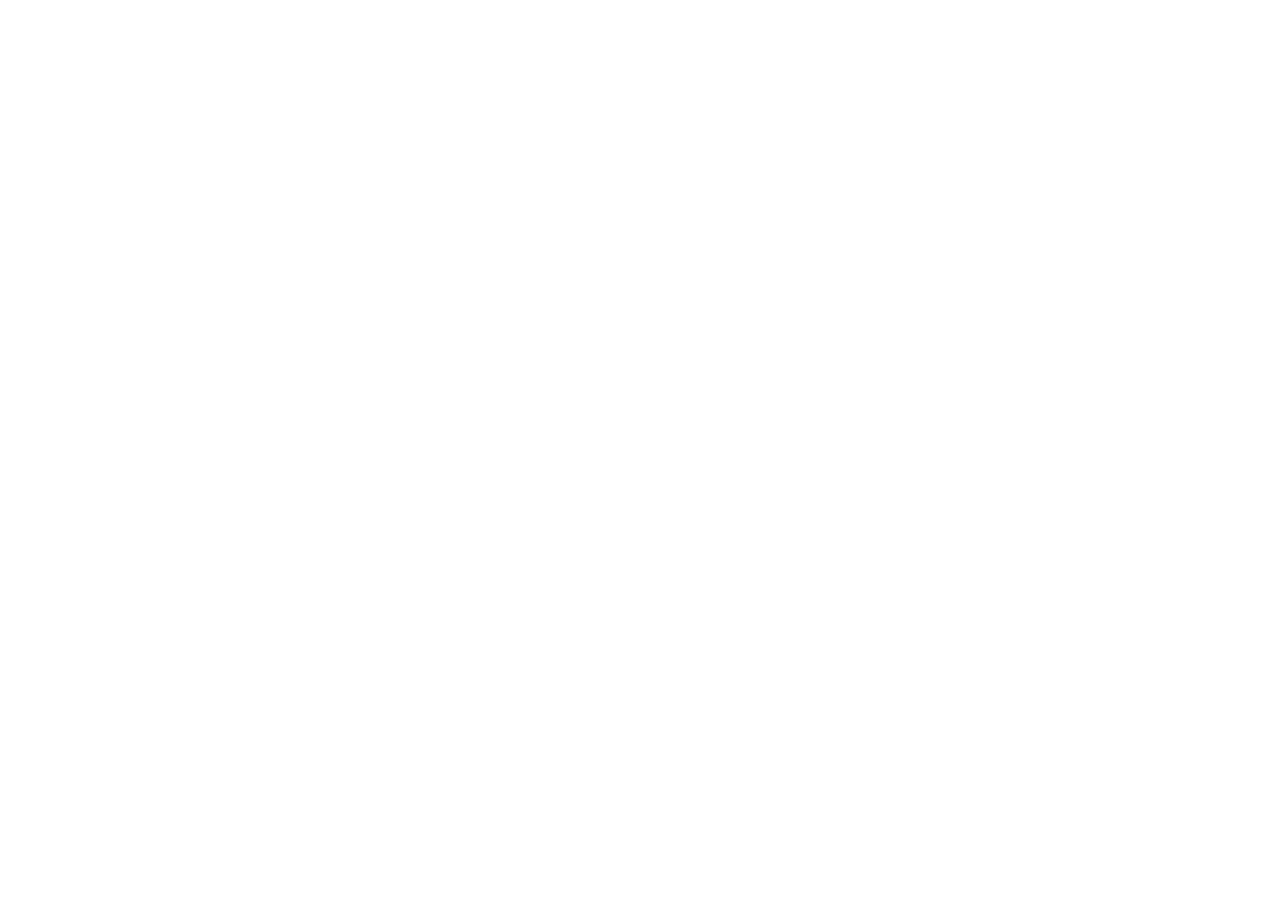
==== index.html @ ce8edee6 "add css file" ====
<!DOCTYPE html>
<html lang="en">
<head>
    <meta charset="UTF-8">
    <meta http-equiv="X-UA-Compatible" content="IE=edge">
    <meta name="viewport" content="width=device-width, initial-scale=1.0">
    <title>Document</title>
</head>
<body>
    
</body>
</html>
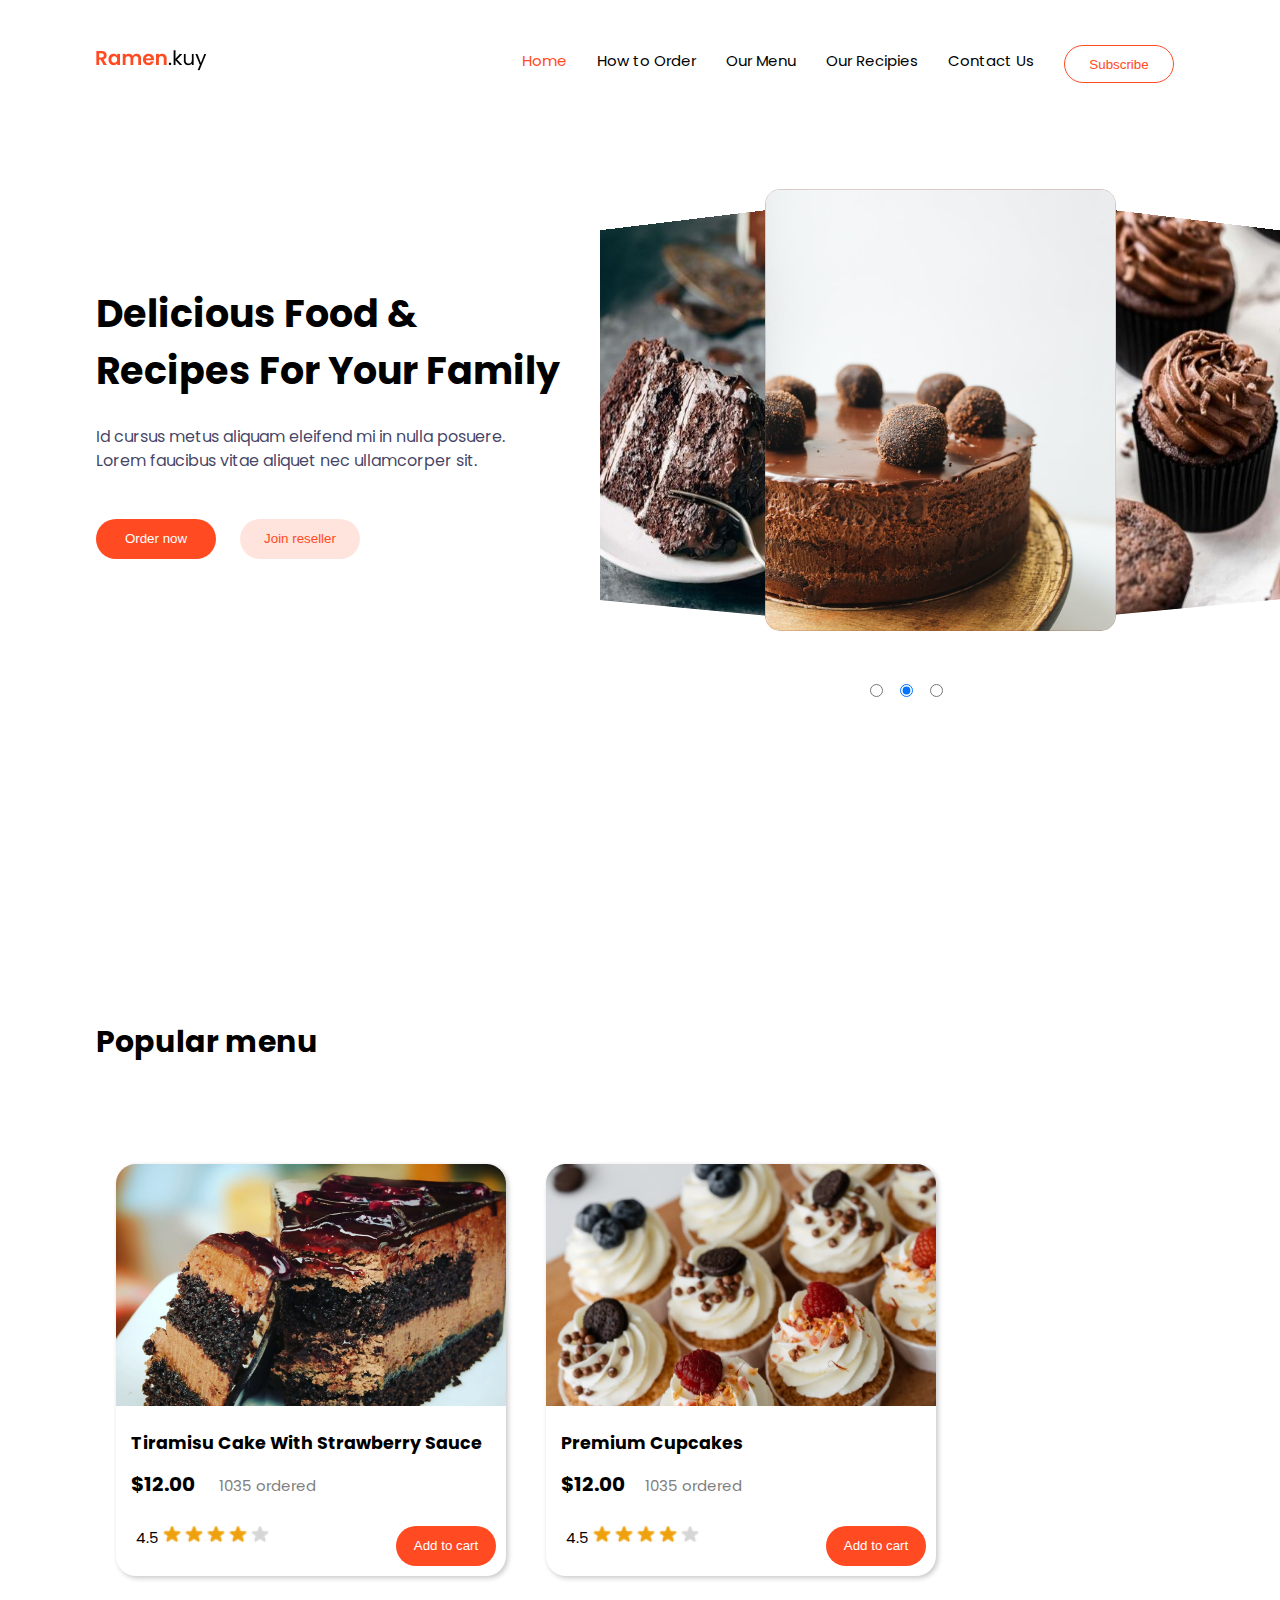
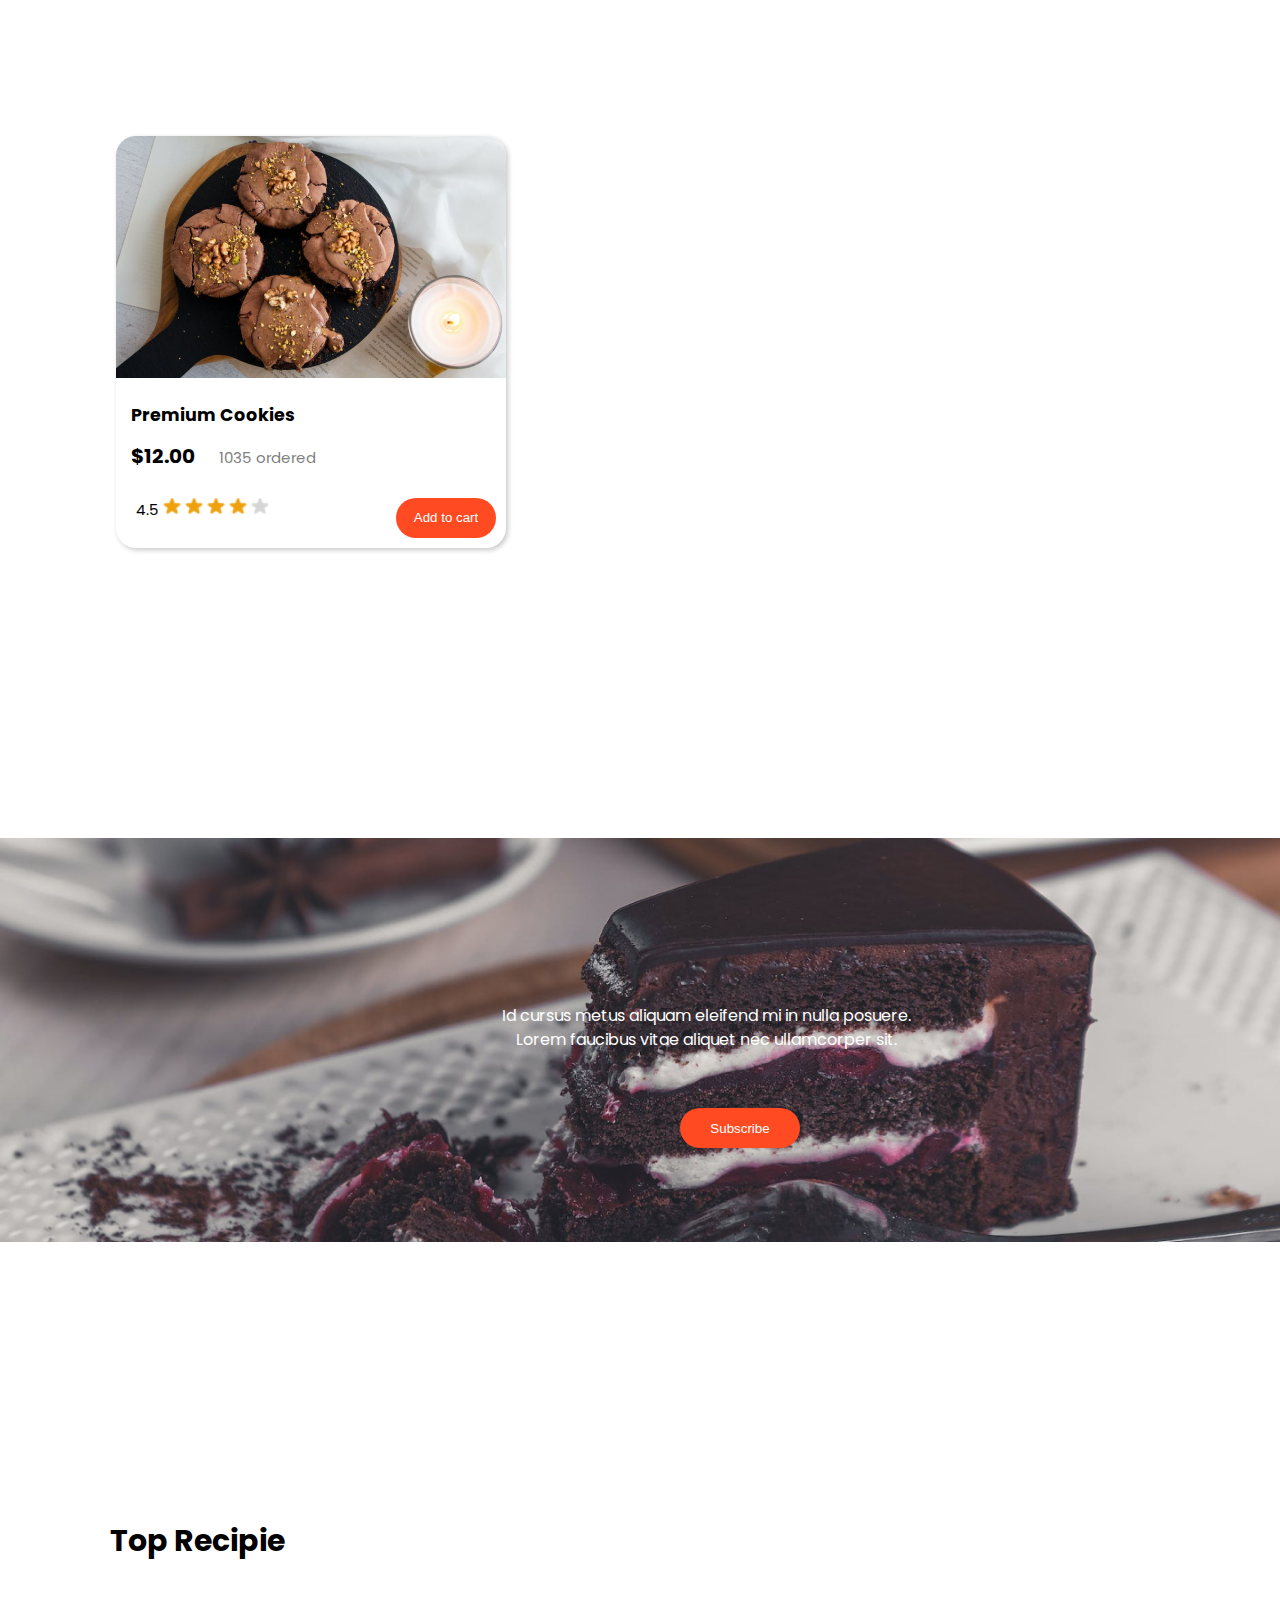
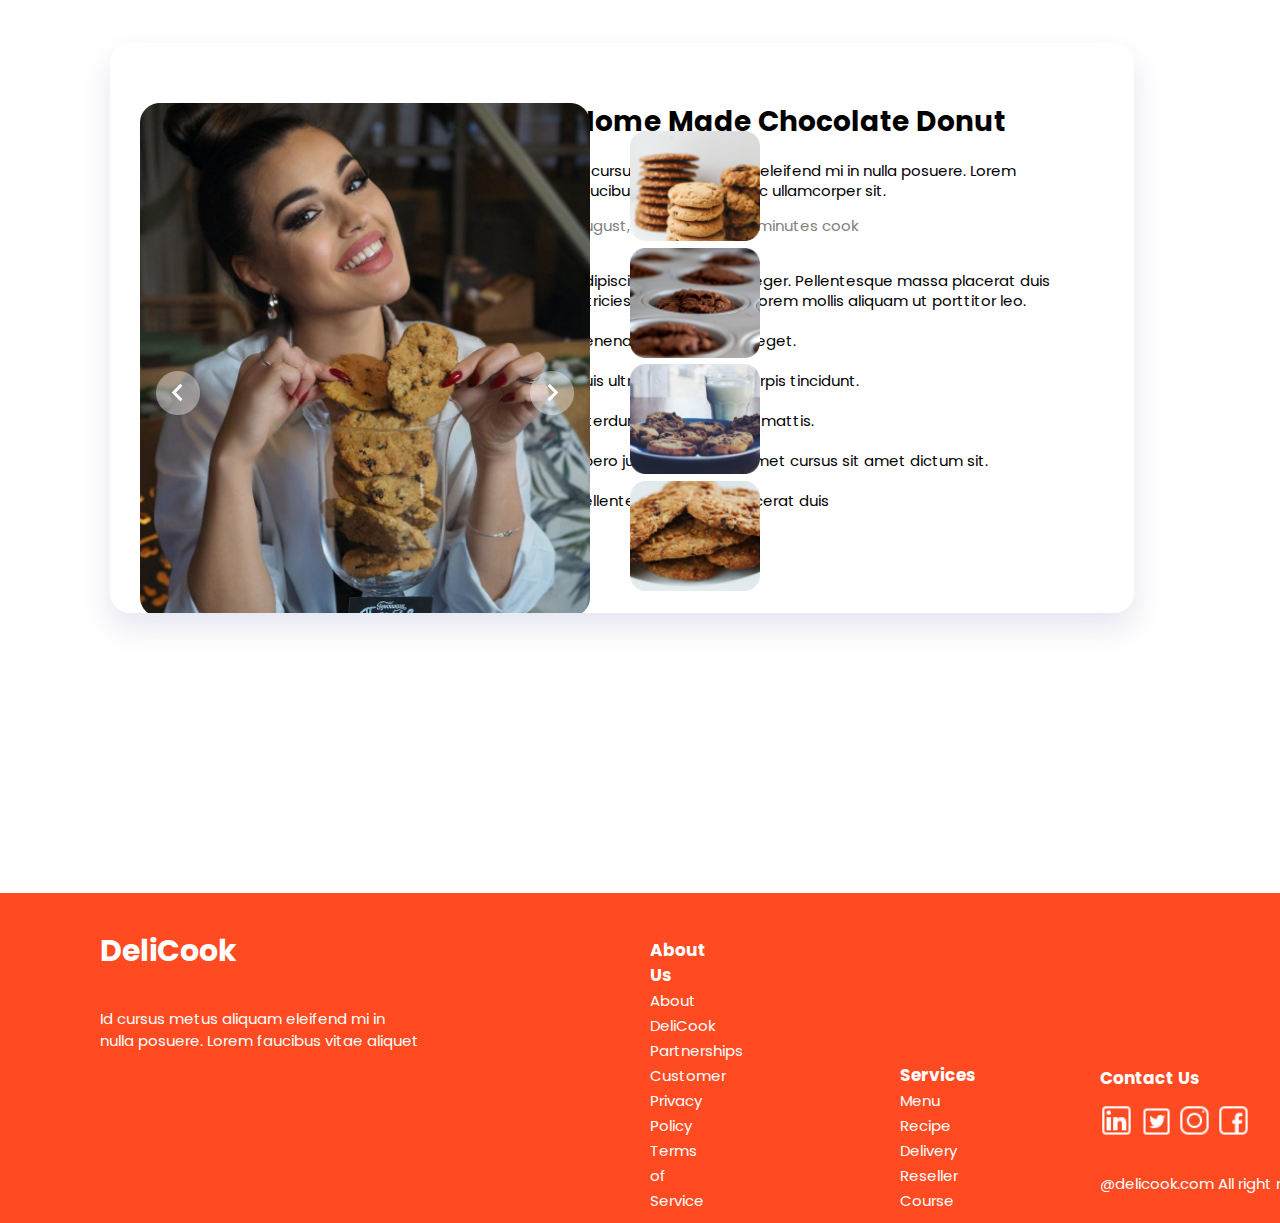
==== commit 46a31a0e: "vai1" ====
--- a/index.html
+++ b/index.html
@@ -4,9 +4,266 @@
     <meta charset="UTF-8">
     <meta http-equiv="X-UA-Compatible" content="IE=edge">
     <meta name="viewport" content="width=device-width, initial-scale=1.0">
-    <title>Document</title>
+    <title>Ramen.kuy</title>
+    <link href='https://fonts.googleapis.com/css?family=Poppins' rel='stylesheet'>
+    <link rel="stylesheet" href="style.css">
+   
 </head>
 <body>
+    <header>
+        <div class="container">
+            <div id="branding">
+                <a href="index.html"><img src="images/Ramen.kuy (1).png" alt="" class="img_1"></a>
+            </div>
+            <nav id="navbar">
+                <ul>
+                    <li><a href="index.html" class="current" >Home</a></li>
+                    <li><a href="order.html">How to Order</a></li>
+                    <li><a href="menu.html">Our Menu</a></li>
+                    <li><a href="recipies.html">Our Recipies</a></li>
+                    <li><a href="contact.html">Contact Us</a></li>
+                    <li> <button type="submit" id="myButton" onclick="popup()">Subscribe</button></li>
+                 
+                </ul>
+
+            </nav>
+          
+        </div>
+    </header>
+
+ 
+
+    <div id="showcase">
+        <div class="container">
+            <h1>Delicious Food & <br> Recipes For Your Family</h1>
+            <p>Id cursus metus aliquam eleifend mi in nulla posuere. <br> Lorem faucibus vitae aliquet nec ullamcorper sit.</p>
+        <div>
+            <button type="submit" class="button_2"><a href="order.html" style="color:white; text-decoration: none;" >Order now </a></button>
+            <button type="submit" class="button_3"><a href="contact.html" style="color:rgba(255, 74, 34, 1); text-decoration: none;" >Join reseller</a> </button>
+        </div> </div>
+        <section class="carousel">
+            <input type="radio" name="position"  />
+            <input type="radio" name="position" checked />
+            <input type="radio" name="position" />
+          
+            <main id="carousel">
+              <div class="item"> <img src="images/mshia1.jpg" alt="" style="border-radius: 20px;"></div>
+              <div class="item"> <img src="images/mshia2.png" alt=""  style="border-radius: 15px;"></div>
+              <div class="item"> <img src="images/njl1767c.png" alt=""  style="border-radius: 20px;"></div>
+              
+              <main>
+             
+        </div>   
+        
+      
+    </section>
+
+    <section id="boxes">
+        <!-- <a href="menu.html" >View all</a> -->
+        <ul class="container" >
+            <h1>Popular menu</h1>
+            <li class="box">
+               
+                <img src="images/uglytiramisu.png" alt="">
+
+                <h3>Tiramisu Cake With Strawberry Sauce</h3>
+                <h4>$12.00 <span>1035 ordered</span></h4>
+                
+                <div style="margin-left: 20px;"> 4.5 
+                    <img src="images/Star 1.png" alt="" style="width: 18px;">
+                    <img src="images/Star 1.png" alt="" style="width: 18px;">
+                    <img src="images/Star 1.png" alt="" style="width: 18px;">
+                    <img src="images/Star 1.png" alt="" style="width: 18px;">
+                    <img src="images/Star 5.png" alt="" style="width: 18px;">
+                 
+                                <button onclick="addtocartfunc()">Add to cart</button>
+                            </li></div>
+
+                            
+
+            <li class="box">
+                <img src="images/cupcakes.png" alt="">
+                <h3>Premium Cupcakes</h3>
+                <h4>$12.00<span>1035 ordered</span></h4> 
+ <div style="margin-left: 20px;"> 4.5 
+    <img src="images/Star 1.png" alt="" style="width: 18px;">
+    <img src="images/Star 1.png" alt="" style="width: 18px;">
+    <img src="images/Star 1.png" alt="" style="width: 18px;">
+    <img src="images/Star 1.png" alt="" style="width: 18px;">
+    <img src="images/Star 5.png" alt="" style="width: 18px;">
+ 
+                <button onclick="addtocartfunc()">Add to cart</button>
+            </li></div>
+
+            <li class="box">
+                <img src="images/cookiesss.png" alt="">
+                <h3>Premium Cookies</h3>
+                <h4>$12.00 <span>1035 ordered</span></h4>
+
+                <div style="margin-left: 20px;"> 4.5 
+                    <img src="images/Star 1.png" alt="" style="width: 18px;">
+                    <img src="images/Star 1.png" alt="" style="width: 18px;">
+                    <img src="images/Star 1.png" alt="" style="width: 18px;">
+                    <img src="images/Star 1.png" alt="" style="width: 18px;">
+                    <img src="images/Star 5.png" alt="" style="width: 18px;">
+                 
+                                <button onclick="addtocartfunc()">Add to cart</button>
+                            </li></div>
+            </li>
+
+        </ul>
+    </section>
+
+
+
+
     
+    <section id="banner">
+        <div class="image-slideshow">
+
+            <div class="image fade">
+            <img src="images/contimg.png" alt="">
+            </div>
+              
+            <div class="image fade">
+            <img src="images/contimg2.png" alt="">
+            </div>
+              
+            <div class="image fade">
+            <img src="images/contimg4.png" alt="">
+            </div> 
+             <div id="card">
+            <p>Id cursus metus aliquam eleifend mi in nulla posuere. Lorem faucibus vitae aliquet nec ullamcorper sit.</p>
+          <button type="submit" onclick="subscribe()" >Subscribe</button>
+        </div>
+          </div> 
+
+         
+
+
+
+      
+    </section>
+
+    <section id="tbody">
+        <h1>Top Recipie</h1>
+      <div class="container">
+        
+       
+      <div class="myslideshow">
+        
+          <div class="mySlides fade2">
+            <img src="images/mainimg.png" alt="">
+          </div>
+
+          <div class="mySlides fade2">
+       
+            <img src="images/cookie1.png"  class="cookie">
+           
+          </div>
+        
+          <div class="mySlides fade2">
+            <img src="images/cookie2.png"  class="cookie">
+           
+          </div>
+          <div class="mySlides fade2">
+            
+              <img src="images/cookie3.png"  class="cookie">
+            
+             </div>
+       
+          <a class="prev" onclick="plusSlides(-1)"><img src="images/Group 12.png" alt=""></a>
+            <a class="next" onclick="plusSlides(1)"><img src="images/Group 11.png" alt=""></a>
+            </div class="myslideshow">
+            <div class="minicookies">
+                <ul>
+                    <li><img src="images/Rectangle 11.png" alt="" class="cookiesimages"></li>
+                    <li><img src="images/Rectangle 12.png" alt="" class="cookiesimages"></li>
+                    <li><img src="images/Rectangle 13.png" alt="" class="cookiesimages"></li>
+                    <li><img src="images/Rectangle 14.png" alt="" class="cookiesimages"></li>
+                </ul>
+            </div>
+        
+         </div>
+
+           
+                
+ 
+             <div class="recipie">  
+            <h1>Home Made Chocolate Donut</h1>
+            <p>Id cursus metus aliquam eleifend mi in nulla posuere. Lorem <br> faucibus vitae aliquet nec ullamcorper sit.</p>
+            <span class="span1"> August, 25, 2003</span> <span>15 minutes cook</span>
+           <ol>
+            Adipiscing at in tellus integer. Pellentesque massa placerat duis <br> ultricies lacus. Nisi porta lorem mollis aliquam ut porttitor leo. 
+             <br> <br>
+            <li> Venenatis cras sed felis eget.</li> <br>
+            <li> Duis ultricies lacus sed turpis tincidunt.</li> <br>
+            <li> Interdum varius sit amet mattis.</li> <br>
+            <li> Libero justo laoreet sit amet cursus sit amet dictum sit.</li> <br>
+            <li> Pellentesque massa placerat duis </li> <br>
+           
+           </ol>  
+           <div class="comment">
+            <div class="ellipses">
+            <!-- <img src="images/Ellipse 1.png" alt="" style="width:35px">
+            <img src="images/Ellipse 2.png" alt="" style="width:35px">
+            <img src="images/Ellipse 3.png" alt="" style="width:35px">
+            <img src="images/Ellipse 4.png" alt="" style="width:35px"> -->
+             <p>1.2K+ comment  </p>
+
+           
+            </div>
+           
+               
+            
+        </div>
+        </div>
+
+      
+  
+</div>
+
+           
+
+
+   
+      </div>
+    </section>
+
+
+    <footer>
+        <h1>DeliCook</h1>
+        <p>Id cursus metus aliquam eleifend mi in <br> nulla posuere. Lorem faucibus vitae aliquet</p>
+
+        <ul class="ul_1"><span>About Us </span>
+        <a href="#"><li>About DeliCook</li></a>    
+        <a href="#"> <li>Partnerships</li></a>   
+          <a href="#"><li>Customer</li></a>  
+           <a href="#"><li>Privacy Policy</li></a> 
+           <a href="#"><li>Terms of Service</li></a> 
+        </ul>
+
+        <ul class="ul_2"> <span> Services</span>
+         <a href=""> <li>Menu</li></a>  
+          <a href=""><li>Recipe</li></a>  
+           <a href=""><li>Delivery</li></a> 
+           <a href=""><li>Reseller</li></a> 
+          <a href=""> <li>Course</li></a> 
+        </ul>
+      
+
+        <ul class="ul_3" >
+            <span>Contact Us</span> 
+            <li>
+             <a href=""> <img src="images/LinkedIn.png" alt="" style="width: 35px;"></a>  
+             <a href=""><img src="images/Twitter Squared.png" alt="" style="width: 35px;"></a>   
+               <a href=""><img src="images/Instagram.png" alt="" style="width: 35px;"></a> 
+             <a href=""> <img src="images/Facebook.png" alt="" style="width: 35px;"></a>  
+
+            </li>
+            <li>@delicook.com All right reserved.</li>
+        </ul>
+    </footer>
+<script src="index.js"></script>
 </body>
 </html>--- a/style.css
+++ b/style.css
@@ -0,0 +1,657 @@
+body{
+    font: 15px/1.5 'Poppins';
+    padding: 0;
+    margin: 0;
+    overflow-x: hidden;
+    
+}
+/*global*/
+.container{
+    width: 85%;
+    margin: auto;
+    overflow: hidden;
+}
+ul{
+    margin: 0;
+    padding: 0;
+
+}
+
+
+/*header*/
+
+
+header{
+    padding-top: 40px;
+    min-height: 60px;
+    
+}
+
+header a{
+    color: black;
+    text-decoration: none;
+    font-size: 15px;
+    font-weight: 400;
+    line-height: 18px;
+    transition: 0.2s;
+}
+
+
+header li{
+    float:  left;
+    display: inline;
+    padding: 0 10px 0 20px;
+}
+
+header #branding {
+    float: left;
+}
+
+header #branding .img_1{
+    margin: 0;
+    margin-top: 10px;
+   
+}
+header nav {
+    float: right;
+    margin-top: 10px;
+}
+header .current{
+    color: rgba(255, 74, 34, 1);
+}
+
+header a:hover{
+    color: rgba(255, 74, 34, 1);
+    
+}
+
+header button{
+    width: 110px;
+    height: 38px;
+    border: 1px solid rgba(255, 74, 34, 1);
+    border-radius: 20px;
+    color: rgba(255, 74, 34, 1);
+    background: none;
+    transition: 0.2s;
+    margin-top: -5px;
+    font-weight: 500;
+    
+}
+
+header button:hover{
+    background-color: rgba(255, 74, 34, 1);
+    color: white;
+}
+.sticky {
+  position: fixed;
+  top: 0;
+  width: 100%;
+}
+
+.sticky + .content {
+  padding-top: 60px;
+}
+
+
+
+
+
+
+
+
+#showcase{
+    min-height: 400px;
+    padding: 160px 0;
+}
+#showcase h1{
+    font-size: 38px;
+   
+    
+}
+
+#showcase p{
+ font-size: 16px;
+ color:  rgba(18, 16, 61, 0.8);
+}
+
+#showcase .button_2{
+    width: 120px;
+    height: 40px;
+    background-color:rgba(255, 74, 34, 1);
+    color: white;
+    border-radius: 20px;
+    border: none;
+    margin: 30px 0;
+}
+
+#showcase .button_3{
+    width: 120px;
+    height: 40px;
+    color: rgba(255, 74, 34, 1);
+    background-color: rgba(255, 74, 34, 0.15);
+    border: none;
+    border-radius: 20px;
+    margin: 0 20px;
+}
+
+
+
+.carousel {
+ 
+  height: 600px;
+  margin: 0;
+  display: grid;
+  grid-template-rows: 400px 100px;
+  grid-template-columns: 1fr 30px 30px 30px 30px 30px 1fr;
+  align-items: center;
+  justify-items: start;
+  margin-left: 600px;
+  margin-top: -350px;
+}
+
+
+
+main#carousel {
+  grid-row: 1 / 2;
+  grid-column: 1 / 8;
+  width: 100%;
+  height: 500px;
+  display: flex;
+  align-items: center;
+  justify-content: center;
+  overflow: hidden;
+  perspective: 400px;
+  
+}
+
+div.item {
+  position: absolute;
+  height: 500px;
+  
+  --r: calc(var(--position) - var(--offset));
+  --abs: max(calc(var(--r) * -1), var(--r));
+  transition: all 0.25s linear;
+  transform: rotateY(calc(-11deg * var(--r)))
+    translateX(calc(-300px * var(--r)));
+  z-index: calc((var(--position) - var(--abs)));
+}
+
+div.item:nth-of-type(1) {
+  --offset: 1;
+
+}
+div.item:nth-of-type(2) {
+  --offset: 2;
+
+}
+div.item:nth-of-type(3) {
+  --offset: 3;
+
+}
+
+
+input:nth-of-type(1) {
+  grid-column: 2 / 3;
+  grid-row: 2 / 3;
+}
+input:nth-of-type(1):checked ~ main#carousel {
+  --position: 1;
+}
+
+input:nth-of-type(2) {
+  grid-column: 3 / 4;
+  grid-row: 2 / 3;
+}
+input:nth-of-type(2):checked ~ main#carousel {
+  --position: 2;
+}
+
+input:nth-of-type(3) {
+  grid-column: 4 /5;
+  grid-row: 2 / 3;
+}
+input:nth-of-type(3):checked ~ main#carousel {
+  --position: 3;
+}
+
+
+
+#boxes{
+    display: flex;
+    justify-content: space-around;
+    flex-wrap: wrap;
+
+     
+}
+
+
+#boxes .a{
+ color: rgba(255, 74, 34, 1);
+ text-decoration: none;
+}
+
+.box{
+    float: left;
+    list-style: none;
+    margin: 80px 20px ;
+    width: 390px;
+    height: 412px;
+    border: 1px;
+    border-radius: 20px;
+    box-shadow: 2px 2px 5px rgba(26, 26, 27, 0.245);
+}
+
+.box h3{
+    padding: 0 15px;
+}
+
+.box h4{
+    padding: 0 15px;
+    font-size: 20px;
+    margin-top: -5px;
+}
+
+.box span{
+    color: grey;
+   margin-left: 20px;
+   font-size: 15px;
+   font-weight: 400;
+   
+    
+}
+    
+
+
+
+
+.box button{
+    background-color: rgba(255, 74, 34, 1);
+    width: 100px;
+    height: 40px;
+    color: white;
+    border: none;
+    border-radius: 20px;
+    float: right;
+    margin-right: 10px;
+}
+
+
+
+
+
+.image-slideshow {
+  margin-top: 150px;
+  padding-top: 60px;
+  text-align: center;
+  background-attachment: relative;
+  background-position: center center;
+  min-height: 400px;
+  max-height: 455px;
+  width: 100%;
+  -webkit-background-size: 100%;
+-moz-background-size: 100%;
+-o-background-size: 100%;
+background-size: 100%;
+-webkit-background-size: cover;
+-moz-background-size: cover;
+
+}
+
+img {
+  width: 100%
+}
+
+.fade {
+  
+  animation-duration: 2s;
+}
+
+@keyframes fade {
+  from {opacity: .3}
+  to {opacity: 1}
+  
+}
+
+  
+
+ #card{
+    width:40%;
+    height: 200px;
+    background: rgba(51, 51, 51, 0.25);
+    border-radius: 12px;
+   margin-top: -300px;
+   margin-left: 450px;
+    
+    
+}
+
+
+
+#card p{
+    color: white;
+    text-align: center;  
+    padding: 40px 40px 40px 40px;
+    font-size: 16px;
+}
+
+#card button{
+    width: 120px;
+    height: 40px;
+    background-color: rgba(255, 74, 34, 1);
+    border: none;
+    border-radius: 25px;
+    color: white;
+    margin: 0px 230px;
+    transition: 0.2s;
+}
+#card button:hover{
+  background-color: white;
+  color:rgba(255, 74, 34, 1) ;
+}
+.slideshow {
+    width: 450px;
+    height: 548px;
+    position: relative;
+    top: 60px;
+    left: 30px;
+  }
+
+#tbody{
+    padding: 200px 0px 200px 0px;
+}
+
+
+  #tbody h1{
+    padding: 60px 110px ;
+  }
+
+  #tbody .container{
+    width: 80%;
+    height:570px ;
+    background-color: #ffffff;
+    border-radius: 20px;
+    box-shadow: 0px 15px 30px rgba(224, 224, 236, 0.8);
+    margin-bottom: 80px;
+    margin-left: 110px;
+
+  }
+  
+  .myslideshow {
+    width: 450px;
+    height: 548px;
+    position: relative;
+    top: 60px;
+    left: 30px;
+  }
+
+  .mySlides {
+    display: none;
+  }
+
+  .mySlides .cookie{
+    border-radius: 18px;
+  }
+  
+  
+  .prev, .next {
+    cursor: pointer;
+    position: absolute;
+    top: 50%;
+    width: auto;
+    margin-top: -22px;
+    padding: 16px;
+    color: white;
+    font-weight: bold;
+    font-size: 18px;
+    transition: 0.6s ease;
+    border-radius: 0 3px 3px 0;
+    user-select: none;
+  }
+  
+  
+  .next {
+    right: 0;
+    border-radius: 3px 0 0 3px;
+  }
+  
+  
+  
+  
+  
+  
+  
+  .numbertext {
+    color: #f2f2f2;
+    font-size: 12px;
+    padding: 8px 12px;
+    position: absolute;
+    top: 0;
+  }
+  
+  
+  .dot {
+    cursor: pointer;
+    height: 15px;
+    width: 15px;
+    margin: 0 2px;
+    border-radius: 50%;
+    display: inline-block;
+    transition: 0.4s ease;
+  }
+  
+  
+  
+  
+  .fade2 {
+    animation-name: fade;
+    animation-duration: 1.5s;
+  }
+  
+  @keyframes fade {
+    from {opacity: .4}
+    to {opacity: 1}
+  }
+.cookiesimages{
+  width: 130px;
+  height: 110px;
+}
+.minicookies{
+  margin-left: 520px;
+  margin-top: -460px;
+}
+.minicookies li{
+  list-style: none;
+}
+  
+.recipie{
+float: right;
+ margin-top: -660px;
+ margin-right: 120px;
+ line-height: 20px;
+ text-align: left;
+}
+
+.recipie h1{
+  font-size: 28px;
+  width: 100%;
+}
+.recipie p{
+  margin-top: -50px;
+  margin-left: 110px;
+}
+
+.recipie span{
+  padding: 0 20px;
+  color: grey;
+ 
+}
+.recipie .span1{
+  margin-left: 90px;
+  
+}
+.recipie ol{
+  padding:  20px 110px;
+  
+}
+
+
+
+
+
+
+  .cookies{
+   width: 200px;
+   height: 100px;
+   
+
+  }
+
+ .comment input{
+  border-radius: 30px;
+  width: 200px;
+  height: 30px;
+  border: 1px solid  rgba(255, 74, 34, 1);
+
+ }
+ 
+  
+.comment{
+  margin-left: 100px;
+  margin-top: -10px;
+}
+.comment form{
+  margin-left: 400px;
+  margin-top: -30px;
+
+}
+
+.comment p{
+  margin-left: 80px;
+ margin-top: 20px;
+
+}
+  footer{
+    display: flex;
+     height: 330px;
+    justify-content: center;
+    flex-direction: column;
+     margin: 0;
+    padding: 0;
+    box-sizing: border-box;
+    flex-direction: column;
+    background-color:rgba(255, 74, 34, 1);
+
+  }
+
+  footer h1{
+    color: white;
+    margin-left: 100px;
+
+  }
+
+  footer p{
+    color: white;
+    padding: 0px 100px;
+  }
+
+  footer .ul_1{
+    color: white;
+    text-align: center;
+   margin: 0px 650px;
+    text-align: left;
+    margin-top: -130px;
+    list-style: none;
+    line-height: 25px;
+   
+
+  }
+
+  .ul_1 a{
+    text-decoration: none;
+     color: white;
+  }
+  .ul_2 a{
+    text-decoration: none;
+     color: white;
+  }
+  
+
+  .ul_1 span{
+    font-weight: bolder;
+    font-size: 17px;
+  }
+   .ul_2{
+    color: white;
+    text-align: center;
+    
+    text-align: left;
+    float: right;
+    padding: 0 900px;
+    margin-top: -150px;
+    list-style: none;
+    line-height: 25px;
+  }
+
+  .ul_2 span{
+    font-weight: bolder;
+    font-size: 17px;
+  }
+
+
+  .ul_3  span{
+    font-weight: bolder;
+    font-size: 17px;
+  }
+  .ul_3 {
+    color: white;
+    width: 100%;
+    list-style: none;
+   margin: 0px 1100px;
+    text-align: left;
+    margin-top: -160px;
+   line-height: 50px;
+   
+    
+  }
+
+ 
+
+  @media screen and (max-width:820px){
+    footer{
+      height: 800px;
+      float: left;
+      width: 100%;
+    }
+   footer h1{
+      margin-top: -100px;
+    }
+  }
+
+  @media screen and (max-width:820px) {
+    .ul_1 {
+    width: 20%;
+   
+    }
+    
+  }
+  @media  screen and (max-width : 820px){
+    #tbody .container{
+      height: 1400px;
+    }
+    .recipie {
+      margin-left: 30px;
+     
+    }
+  }
+  @media  screen and (max-width : 820px){
+  
+    .minicookies{
+      
+      margin-top: 100px;
+      display: flex;
+      flex-direction: row;
+  
+    }
+  }
+  
+
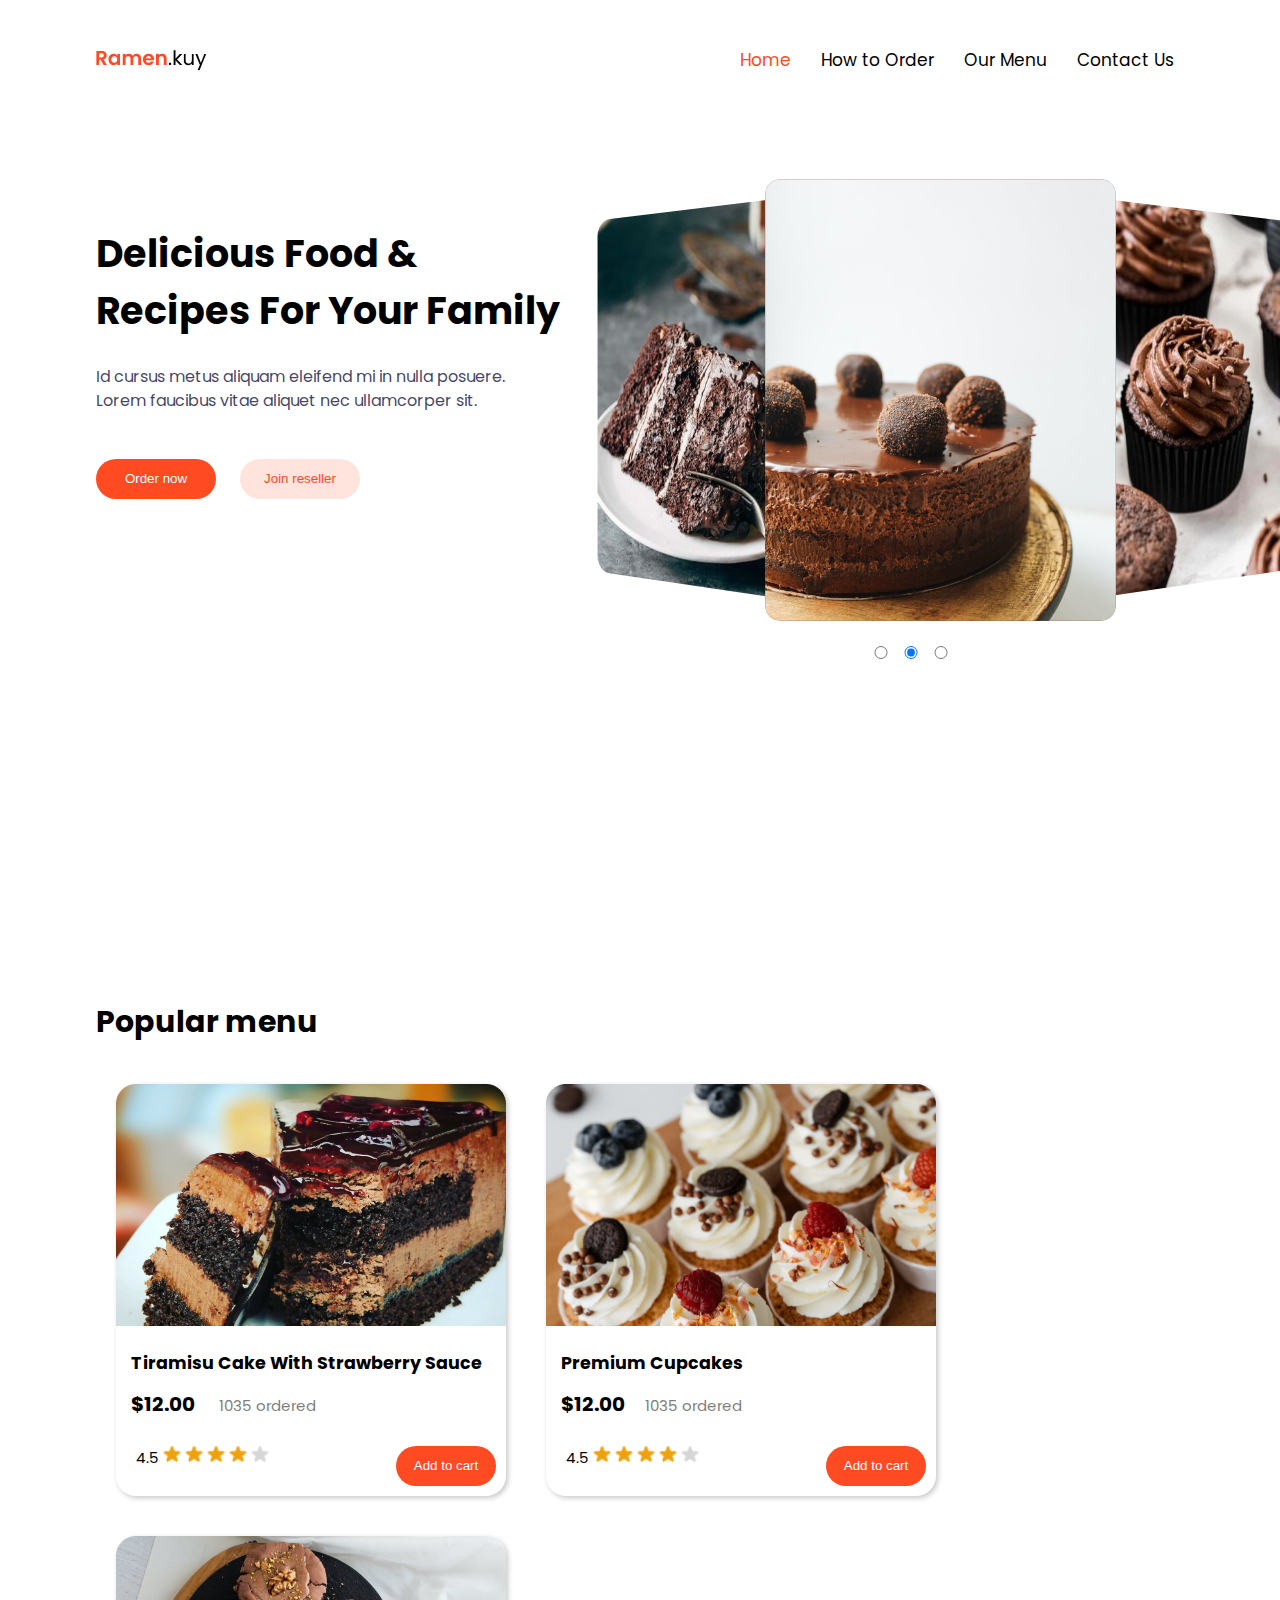
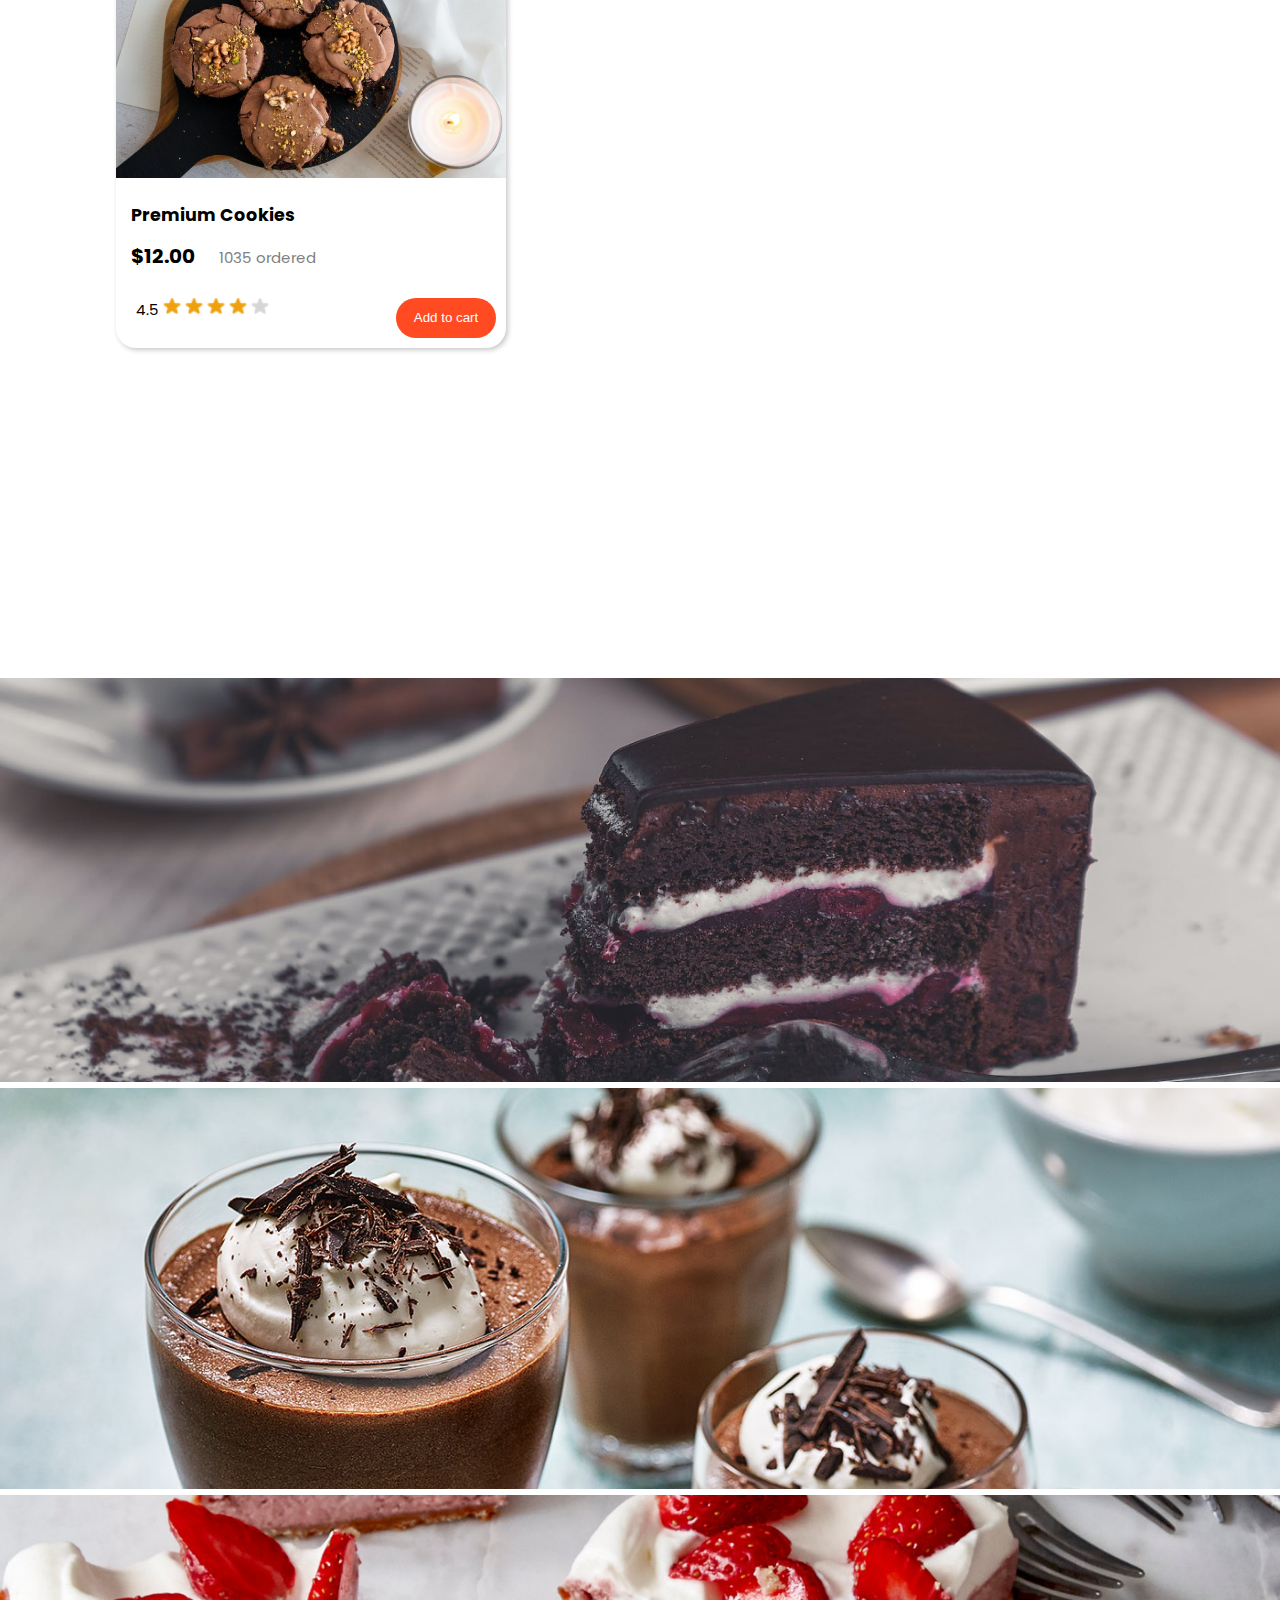
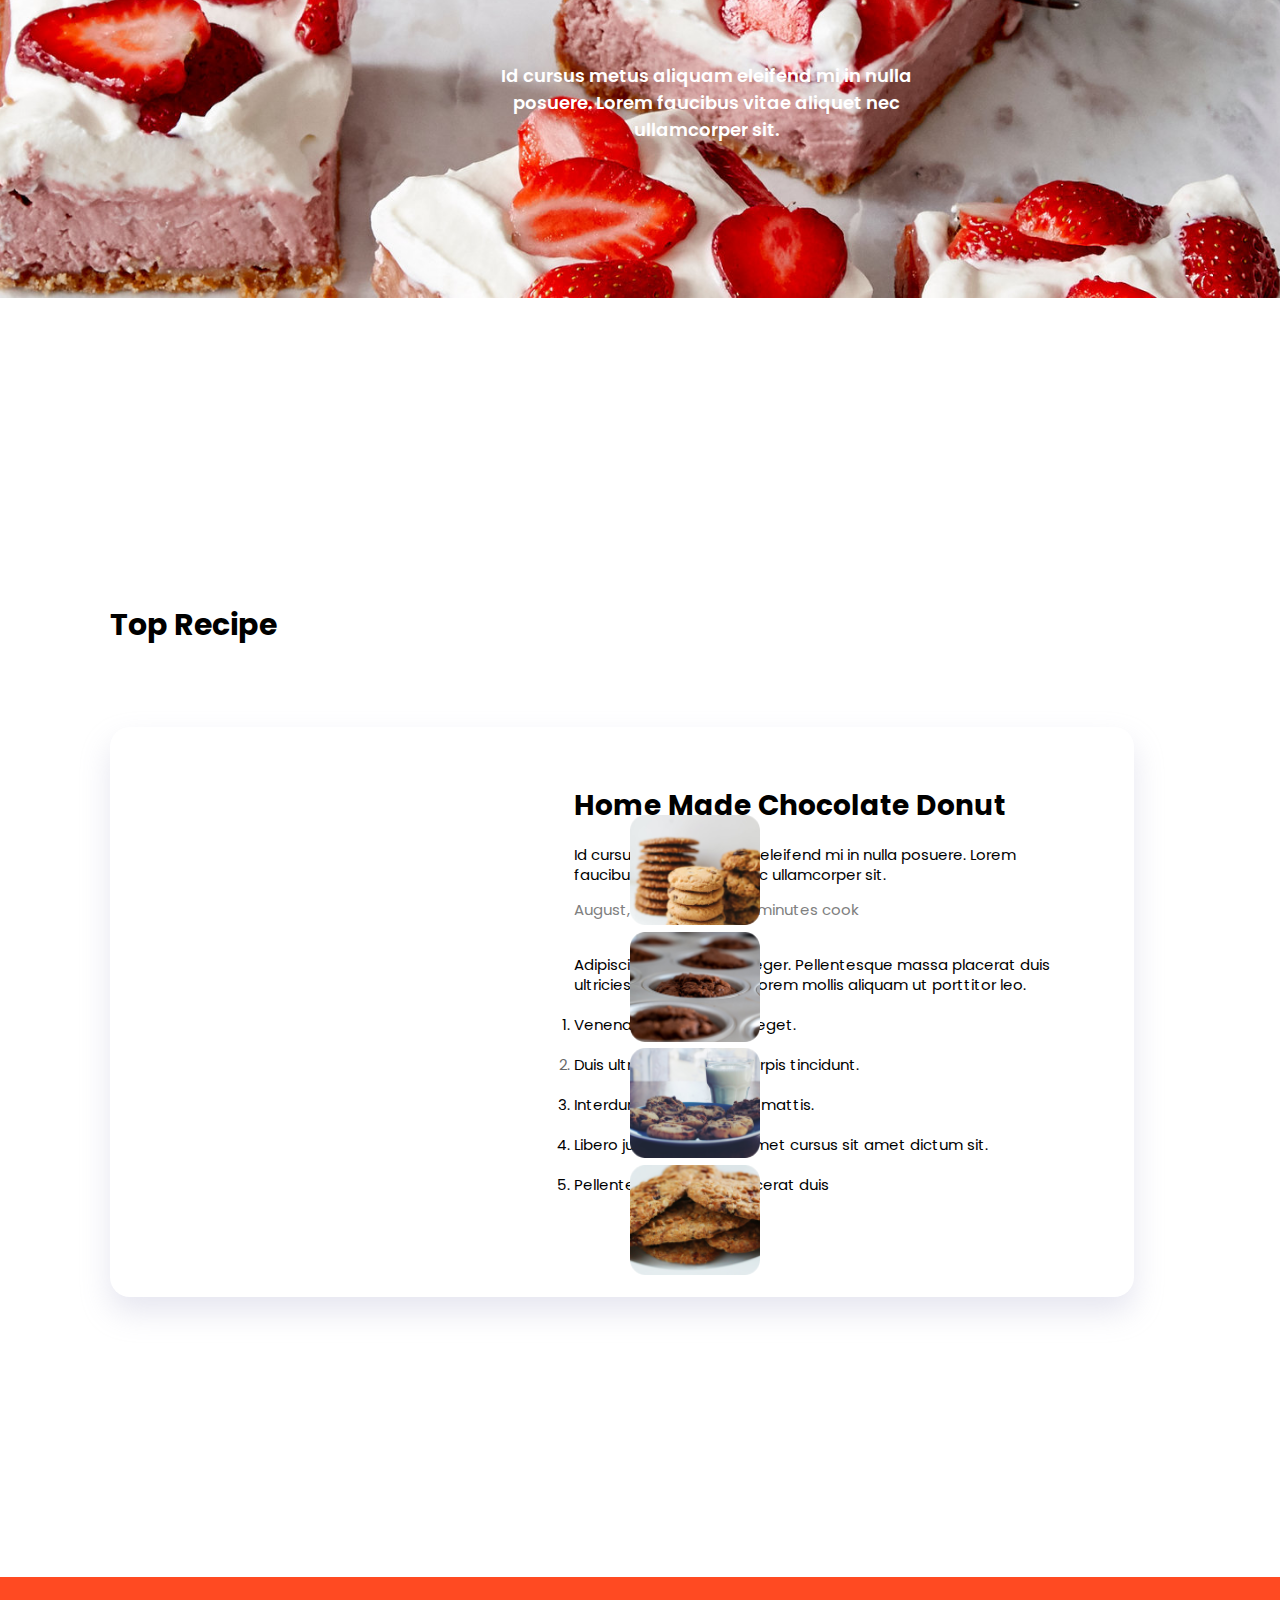
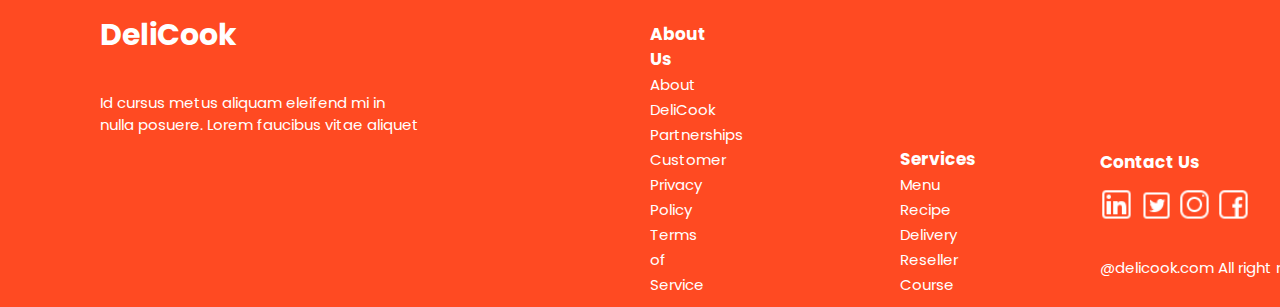
==== commit 045351bf: "vaime" ====
--- a/index.html
+++ b/index.html
@@ -20,13 +20,13 @@
                     <li><a href="index.html" class="current" >Home</a></li>
                     <li><a href="order.html">How to Order</a></li>
                     <li><a href="menu.html">Our Menu</a></li>
-                    <li><a href="recipies.html">Our Recipies</a></li>
-                    <li><a href="contact.html">Contact Us</a></li>
-                    <li> <button type="submit" id="myButton" onclick="popup()">Subscribe</button></li>
-                 
+                   <li><a href="contact.html">Contact Us</a></li>
+                  
+                      </a></li>
                 </ul>
 
             </nav>
+
           
         </div>
     </header>
@@ -77,6 +77,8 @@
                     <img src="images/Star 5.png" alt="" style="width: 18px;">
                  
                                 <button onclick="addtocartfunc()">Add to cart</button>
+                                
+  
                             </li></div>
 
                             
@@ -134,11 +136,10 @@
             </div> 
              <div id="card">
             <p>Id cursus metus aliquam eleifend mi in nulla posuere. Lorem faucibus vitae aliquet nec ullamcorper sit.</p>
-          <button type="submit" onclick="subscribe()" >Subscribe</button>
-        </div>
-          </div> 
-
          
+          </div>
+
+         
 
 
 
@@ -146,7 +147,7 @@
     </section>
 
     <section id="tbody">
-        <h1>Top Recipie</h1>
+        <h1>Top Recipe</h1>
       <div class="container">
         
        
@@ -190,7 +191,7 @@
                 
  
              <div class="recipie">  
-            <h1>Home Made Chocolate Donut</h1>
+            <h1><a href="donut.html"> Home Made Chocolate Donut</a></h1>
             <p>Id cursus metus aliquam eleifend mi in nulla posuere. Lorem <br> faucibus vitae aliquet nec ullamcorper sit.</p>
             <span class="span1"> August, 25, 2003</span> <span>15 minutes cook</span>
            <ol>
@@ -203,13 +204,7 @@
             <li> Pellentesque massa placerat duis </li> <br>
            
            </ol>  
-           <div class="comment">
-            <div class="ellipses">
-            <!-- <img src="images/Ellipse 1.png" alt="" style="width:35px">
-            <img src="images/Ellipse 2.png" alt="" style="width:35px">
-            <img src="images/Ellipse 3.png" alt="" style="width:35px">
-            <img src="images/Ellipse 4.png" alt="" style="width:35px"> -->
-             <p>1.2K+ comment  </p>
+         
 
            
             </div>
@@ -264,6 +259,6 @@
             <li>@delicook.com All right reserved.</li>
         </ul>
     </footer>
-<script src="index.js"></script>
+<script src="main.js"></script>
 </body>
 </html>--- a/style.css
+++ b/style.css
@@ -5,6 +5,7 @@
     overflow-x: hidden;
     
 }
+
 /*global*/
 .container{
     width: 85%;
@@ -30,7 +31,7 @@
 header a{
     color: black;
     text-decoration: none;
-    font-size: 15px;
+    font-size: 17px;
     font-weight: 400;
     line-height: 18px;
     transition: 0.2s;
@@ -41,6 +42,7 @@
     float:  left;
     display: inline;
     padding: 0 10px 0 20px;
+   
 }
 
 header #branding {
@@ -65,8 +67,10 @@
     
 }
 
-header button{
-    width: 110px;
+
+
+.sg{
+    width: 150px;
     height: 38px;
     border: 1px solid rgba(255, 74, 34, 1);
     border-radius: 20px;
@@ -75,22 +79,15 @@
     transition: 0.2s;
     margin-top: -5px;
     font-weight: 500;
-    
-}
-
-header button:hover{
+    padding: 5px 20px;
+    
+}
+
+ .sg:hover{
     background-color: rgba(255, 74, 34, 1);
     color: white;
 }
-.sticky {
-  position: fixed;
-  top: 0;
-  width: 100%;
-}
-
-.sticky + .content {
-  padding-top: 60px;
-}
+
 
 
 
@@ -101,7 +98,7 @@
 
 #showcase{
     min-height: 400px;
-    padding: 160px 0;
+    padding: 100px 0;
 }
 #showcase h1{
     font-size: 38px;
@@ -136,42 +133,43 @@
 
 
 
+
+
 .carousel {
+  margin-left: 300px;
+  width: 100%;
+  height: 350px;
+  display: grid;
+  grid-template-rows: 0px 130px;
+  grid-template-columns: 1fr 30px 30px 30px 30px 30px 1fr;
+  align-items: flex-end;
+
  
-  height: 600px;
-  margin: 0;
-  display: grid;
-  grid-template-rows: 400px 100px;
-  grid-template-columns: 1fr 30px 30px 30px 30px 30px 1fr;
-  align-items: center;
-  justify-items: start;
-  margin-left: 600px;
-  margin-top: -350px;
 }
 
 
 
 main#carousel {
-  grid-row: 1 / 2;
+ 
   grid-column: 1 / 8;
   width: 100%;
-  height: 500px;
+  height: 300px;
   display: flex;
   align-items: center;
   justify-content: center;
-  overflow: hidden;
-  perspective: 400px;
-  
-}
+  perspective: 600px;
+  
+}
+
 
 div.item {
   position: absolute;
-  height: 500px;
+  height: 400px;
   
   --r: calc(var(--position) - var(--offset));
   --abs: max(calc(var(--r) * -1), var(--r));
-  transition: all 0.25s linear;
-  transform: rotateY(calc(-11deg * var(--r)))
+  transition: all 0.30s linear;
+  transform: rotateY(calc(-20deg * var(--r)))
     translateX(calc(-300px * var(--r)));
   z-index: calc((var(--position) - var(--abs)));
 }
@@ -233,7 +231,7 @@
 .box{
     float: left;
     list-style: none;
-    margin: 80px 20px ;
+    margin:20px 20px ;
     width: 390px;
     height: 412px;
     border: 1px;
@@ -278,22 +276,16 @@
 
 
 
-
+#banner{
+  padding: 100px 0px;
+}
 .image-slideshow {
   margin-top: 150px;
   padding-top: 60px;
-  text-align: center;
-  background-attachment: relative;
-  background-position: center center;
-  min-height: 400px;
-  max-height: 455px;
-  width: 100%;
-  -webkit-background-size: 100%;
--moz-background-size: 100%;
--o-background-size: 100%;
-background-size: 100%;
--webkit-background-size: cover;
--moz-background-size: cover;
+  align-items: center;
+  justify-content: center;
+
+
 
 }
 
@@ -317,8 +309,7 @@
  #card{
     width:40%;
     height: 200px;
-    background: rgba(51, 51, 51, 0.25);
-    border-radius: 12px;
+   
    margin-top: -300px;
    margin-left: 450px;
     
@@ -331,23 +322,14 @@
     color: white;
     text-align: center;  
     padding: 40px 40px 40px 40px;
-    font-size: 16px;
-}
-
-#card button{
-    width: 120px;
-    height: 40px;
-    background-color: rgba(255, 74, 34, 1);
-    border: none;
-    border-radius: 25px;
-    color: white;
-    margin: 0px 230px;
-    transition: 0.2s;
-}
-#card button:hover{
-  background-color: white;
-  color:rgba(255, 74, 34, 1) ;
-}
+    font-size: 18px;
+    font-weight: 600;
+}
+
+
+
+
+
 .slideshow {
     width: 450px;
     height: 548px;
@@ -475,6 +457,13 @@
   font-size: 28px;
   width: 100%;
 }
+.recipie h1 a{
+  color: black;
+  text-decoration: none;
+}
+.recipie h1 a:hover{
+  text-decoration:underline;
+}
 .recipie p{
   margin-top: -50px;
   margin-left: 110px;
@@ -506,30 +495,6 @@
 
   }
 
- .comment input{
-  border-radius: 30px;
-  width: 200px;
-  height: 30px;
-  border: 1px solid  rgba(255, 74, 34, 1);
-
- }
- 
-  
-.comment{
-  margin-left: 100px;
-  margin-top: -10px;
-}
-.comment form{
-  margin-left: 400px;
-  margin-top: -30px;
-
-}
-
-.comment p{
-  margin-left: 80px;
- margin-top: 20px;
-
-}
   footer{
     display: flex;
      height: 330px;
@@ -616,7 +581,7 @@
 
  
 
-  @media screen and (max-width:820px){
+  @media screen and (max-width:600px){
     footer{
       height: 800px;
       float: left;
@@ -627,23 +592,34 @@
     }
   }
 
-  @media screen and (max-width:820px) {
-    .ul_1 {
+  @media screen and (max-width:600px) {
+    footer ul {
     width: 20%;
+    float: left;
+ 
    
     }
     
   }
-  @media  screen and (max-width : 820px){
+  @media  screen and (max-width : 800px){
     #tbody .container{
-      height: 1400px;
+      height: 1500px;
+      margin-left: 10px;
+      align-items: center;
+      
     }
-    .recipie {
-      margin-left: 30px;
-     
+
+    .recipie{
+     margin-left: -10px;
     }
-  }
-  @media  screen and (max-width : 820px){
+    .box{
+      width: 300px;
+    }
+ 
+   
+   
+  }
+  @media  screen and (max-width : 600px){
   
     .minicookies{
       
@@ -651,7 +627,16 @@
       display: flex;
       flex-direction: row;
   
+    } .carousel{
+      margin-top: 400px;
+      margin-left: -50px;
+      
+      
+     
     }
-  }
-  
-
+  
+  }
+  @media screen and(max-width:600px){
+   
+  }
+
